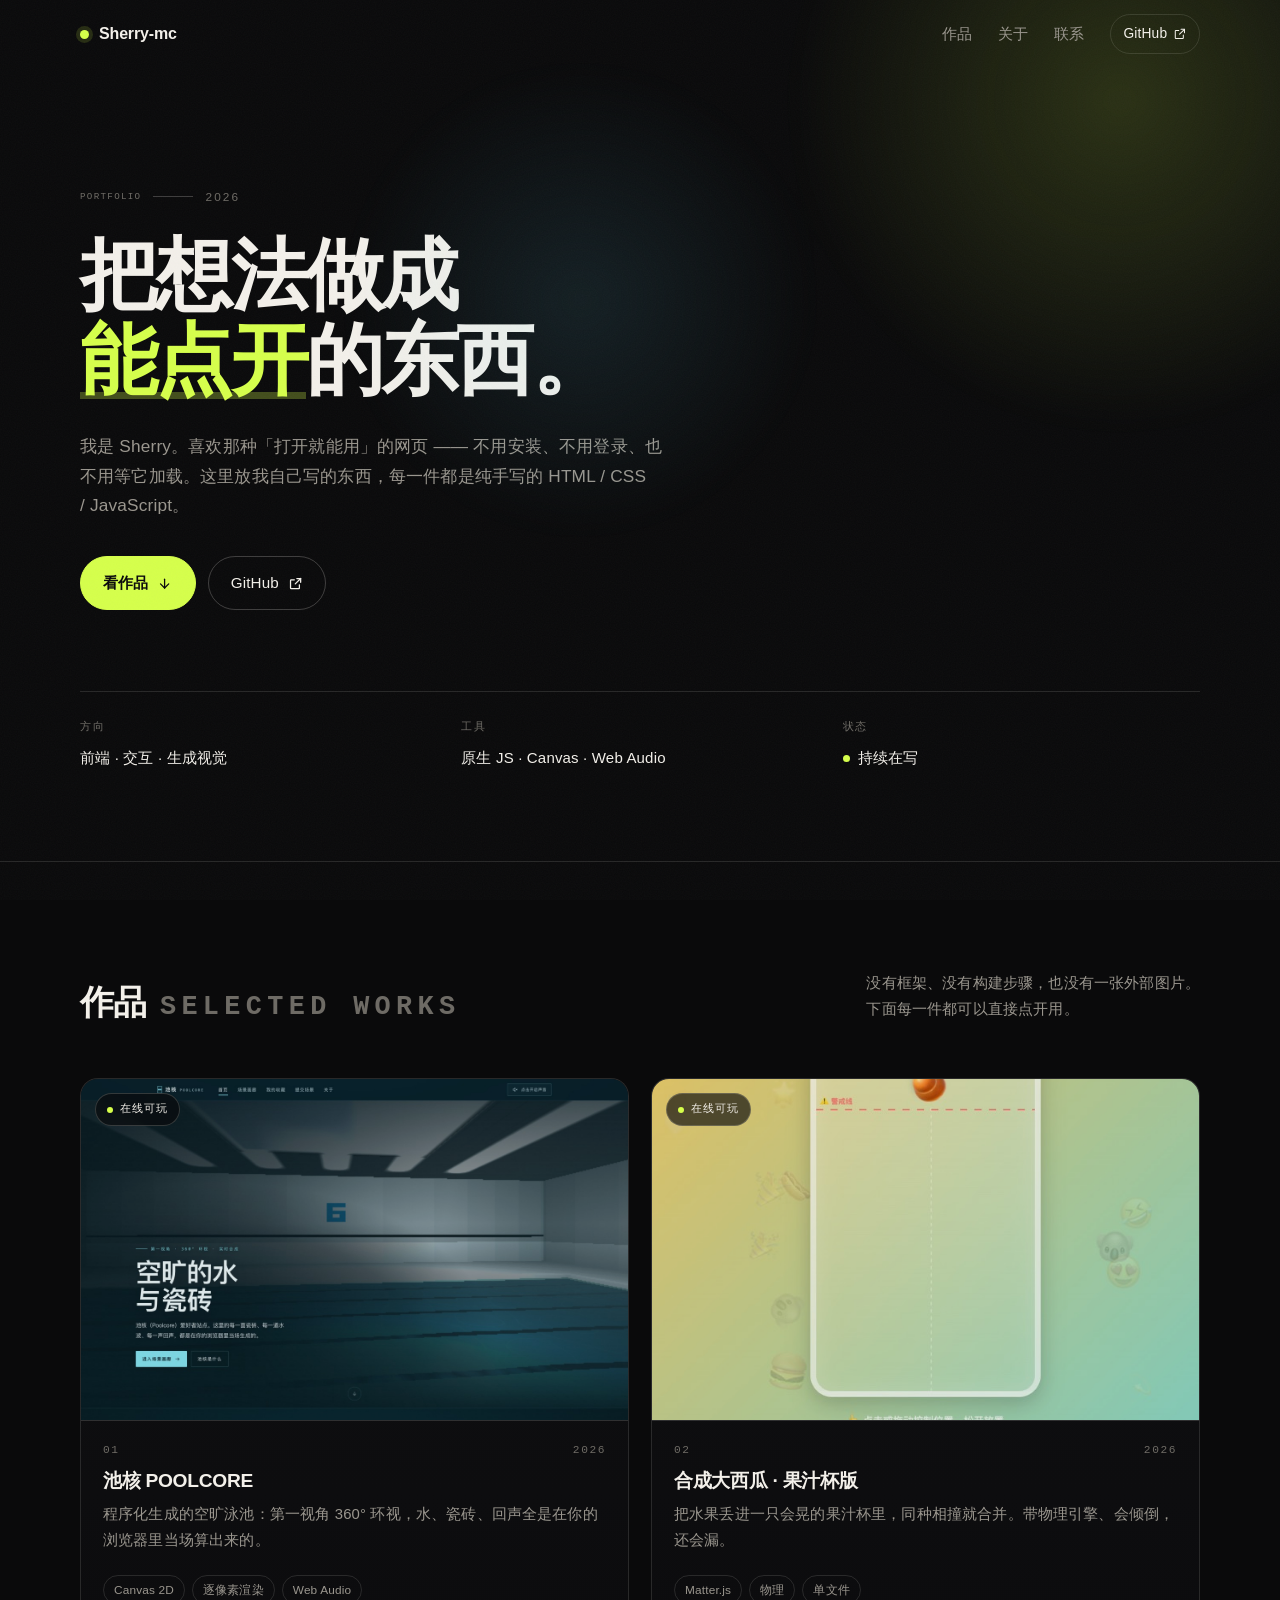
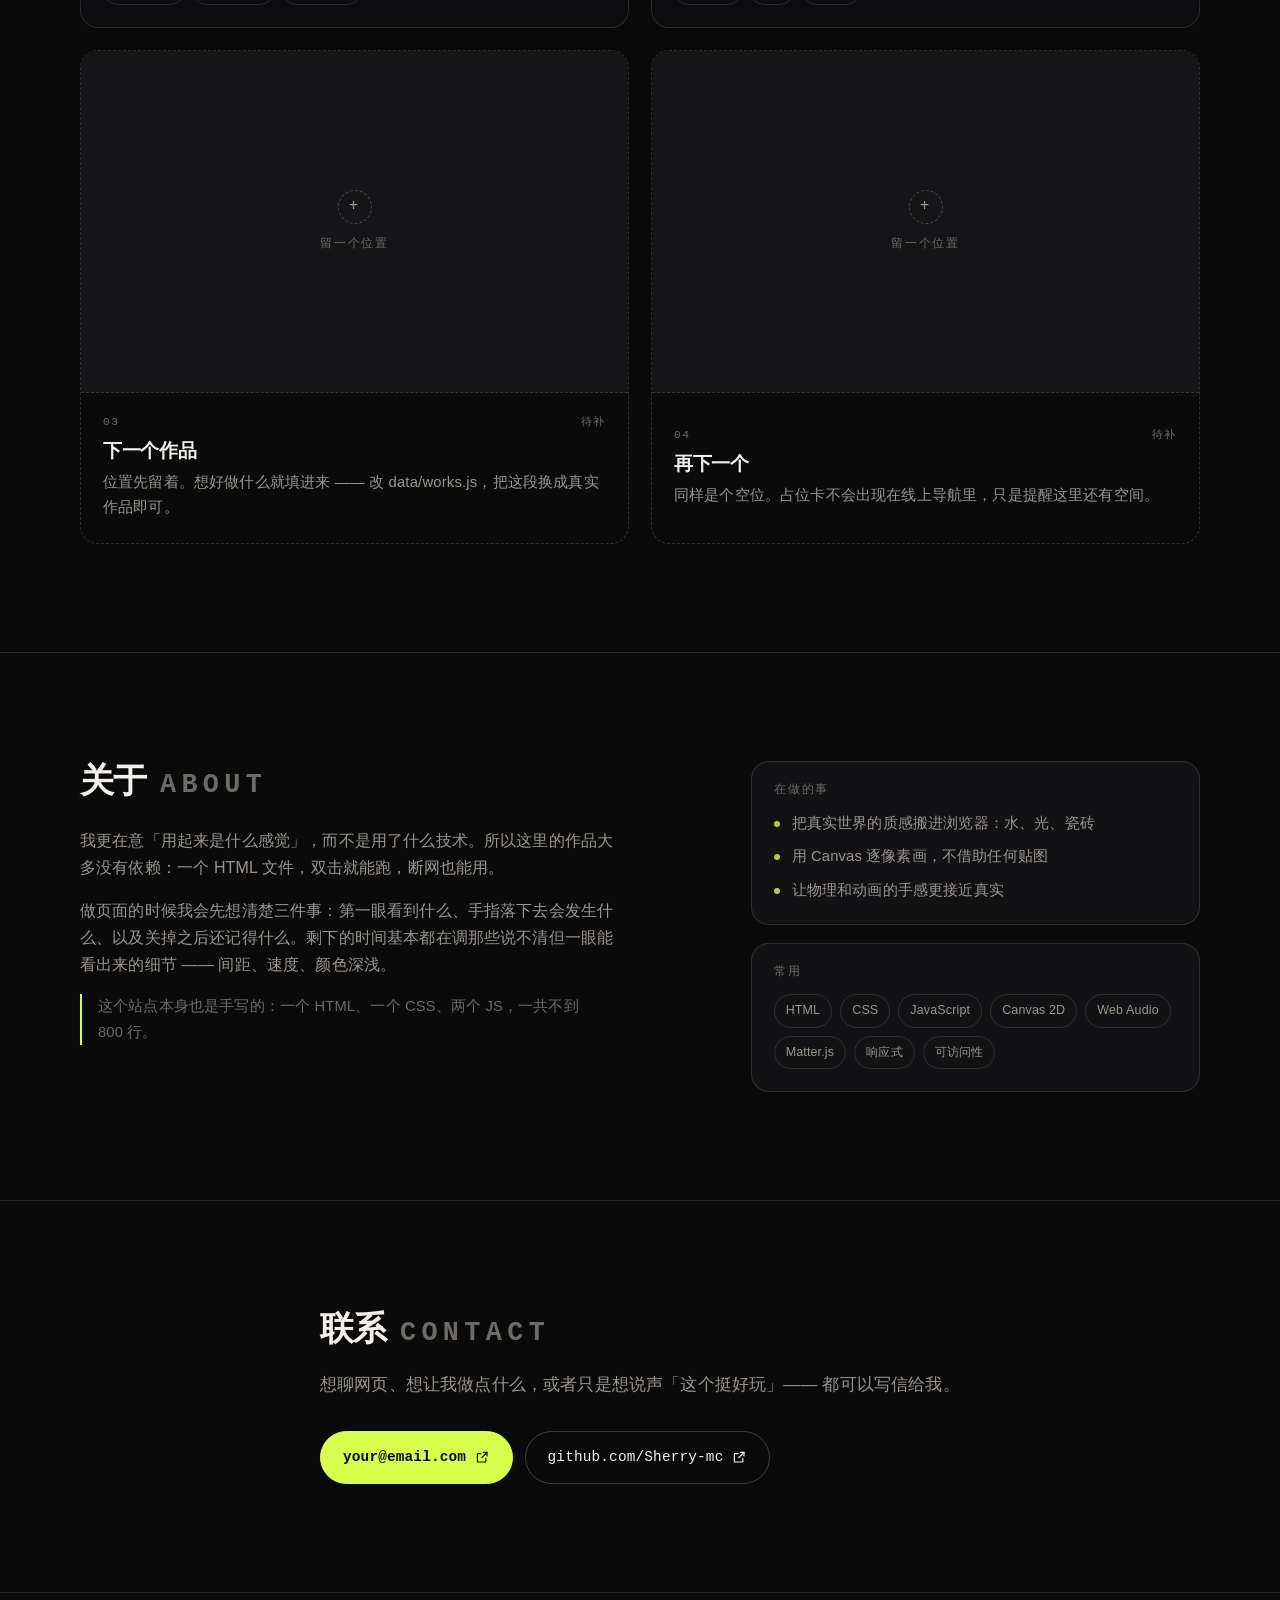
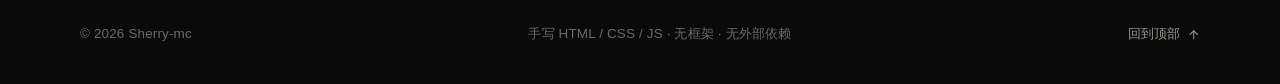
==== index.html @ d779795d "个人网站：首屏 / 作品 / 关于 / 联系" ====
<!DOCTYPE html>
<html lang="zh-CN">
<head>
<meta charset="utf-8">
<meta name="viewport" content="width=device-width,initial-scale=1,viewport-fit=cover">
<meta name="color-scheme" content="dark">
<title>Sherry-mc ｜ 把想法做成能点开的东西</title>
<meta name="description" content="Sherry-mc 的个人网站：手写的网页作品，不装框架、不要构建，点开就是全部。">
<meta name="theme-color" content="#0A0A0B">
<meta property="og:type" content="website">
<meta property="og:title" content="Sherry-mc ｜ 把想法做成能点开的东西">
<meta property="og:description" content="手写的网页作品：池核 POOLCORE、合成大西瓜……点开就能用。">
<link rel="icon" href="data:image/svg+xml,%3Csvg xmlns='http://www.w3.org/2000/svg' viewBox='0 0 32 32'%3E%3Crect width='32' height='32' rx='7' fill='%230A0A0B'/%3E%3Ctext x='16' y='22.5' font-family='Helvetica,Arial' font-size='17' font-weight='700' fill='%23D6FF4B' text-anchor='middle'%3ES%3C/text%3E%3C/svg%3E">
<link rel="stylesheet" href="css/style.css?v=20261029a">
</head>
<body>

<a class="skip" href="#works">跳到作品</a>

<header class="site-head" id="siteHead">
  <div class="wrap head-inner">
    <a class="brand" href="#top"><span class="brand-mark"></span>Sherry-mc</a>
    <nav class="nav" aria-label="主导航">
      <a href="#works">作品</a>
      <a href="#about">关于</a>
      <a href="#contact">联系</a>
      <a class="nav-ext" href="https://github.com/Sherry-mc" target="_blank" rel="noopener noreferrer">GitHub<svg class="ico" aria-hidden="true"><use href="#i-out"/></svg></a>
    </nav>
  </div>
</header>

<main id="top">

  <!-- ================= 首屏 ================= -->
  <section class="hero">
    <div class="hero-glow" aria-hidden="true"></div>
    <div class="wrap">
      <p class="eyebrow"><span class="mono">PORTFOLIO</span><span class="bar"></span>2026</p>
      <h1 class="hero-title">把想法做成<br><em>能点开</em>的东西。</h1>
      <p class="lede">我是 Sherry。喜欢那种「打开就能用」的网页 —— 不用安装、不用登录、也不用等它加载。这里放我自己写的东西，每一件都是纯手写的 HTML / CSS / JavaScript。</p>
      <div class="hero-actions">
        <a class="btn" href="#works">看作品<svg class="ico" aria-hidden="true"><use href="#i-down"/></svg></a>
        <a class="btn btn-ghost" href="https://github.com/Sherry-mc" target="_blank" rel="noopener noreferrer">GitHub<svg class="ico" aria-hidden="true"><use href="#i-out"/></svg></a>
      </div>
      <dl class="hero-meta">
        <div><dt>方向</dt><dd>前端 · 交互 · 生成视觉</dd></div>
        <div><dt>工具</dt><dd>原生 JS · Canvas · Web Audio</dd></div>
        <div><dt>状态</dt><dd><i class="dot" aria-hidden="true"></i>持续在写</dd></div>
      </dl>
    </div>
  </section>

  <!-- ================= 作品 ================= -->
  <section class="works" id="works">
    <div class="wrap">
      <div class="sec-head">
        <h2 class="sec-title">作品<span class="sec-en mono">SELECTED WORKS</span></h2>
        <p class="sec-note">
          没有框架、没有构建步骤，也没有一张外部图片。<br>
          下面每一件都可以直接点开用。
        </p>
      </div>
      <div class="grid" id="workGrid"></div>
    </div>
  </section>

  <!-- ================= 关于 ================= -->
  <section class="about" id="about">
    <div class="wrap about-grid">
      <div class="about-main">
        <h2 class="sec-title">关于<span class="sec-en mono">ABOUT</span></h2>
        <p>我更在意「用起来是什么感觉」，而不是用了什么技术。所以这里的作品大多没有依赖：一个 HTML 文件，双击就能跑，断网也能用。</p>
        <p>做页面的时候我会先想清楚三件事：第一眼看到什么、手指落下去会发生什么、以及关掉之后还记得什么。剩下的时间基本都在调那些说不清但一眼能看出来的细节 —— 间距、速度、颜色深浅。</p>
        <p class="about-tip">这个站点本身也是手写的：一个 HTML、一个 CSS、两个 JS，一共不到 800 行。</p>
      </div>
      <aside class="about-side">
        <div class="panel">
          <h3>在做的事</h3>
          <ul class="ticks">
            <li>把真实世界的质感搬进浏览器：水、光、瓷砖</li>
            <li>用 Canvas 逐像素画，不借助任何贴图</li>
            <li>让物理和动画的手感更接近真实</li>
          </ul>
        </div>
        <div class="panel">
          <h3>常用</h3>
          <ul class="chips">
            <li>HTML</li><li>CSS</li><li>JavaScript</li><li>Canvas 2D</li>
            <li>Web Audio</li><li>Matter.js</li><li>响应式</li><li>可访问性</li>
          </ul>
        </div>
      </aside>
    </div>
  </section>

  <!-- ================= 联系 ================= -->
  <section class="contact" id="contact">
    <div class="wrap contact-inner">
      <h2 class="sec-title">联系<span class="sec-en mono">CONTACT</span></h2>
      <p class="contact-lede">想聊网页、想让我做点什么，或者只是想说声「这个挺好玩」—— 都可以写信给我。</p>

      <div class="contact-actions">
        <!-- 待填：把下面的邮箱换成你自己的 -->
        <a class="btn" href="mailto:your@email.com">your@email.com<svg class="ico" aria-hidden="true"><use href="#i-out"/></svg></a>
        <a class="btn btn-ghost" href="https://github.com/Sherry-mc" target="_blank" rel="noopener noreferrer">github.com/Sherry-mc<svg class="ico" aria-hidden="true"><use href="#i-out"/></svg></a>
      </div>
    </div>
  </section>

</main>

<footer class="site-foot">
  <div class="wrap foot-inner">
    <p>© <span id="year">2026</span> Sherry-mc</p>
    <p class="foot-note">手写 HTML / CSS / JS · 无框架 · 无外部依赖</p>
    <a href="#top" class="to-top">回到顶部<svg class="ico" aria-hidden="true"><use href="#i-up"/></svg></a>
  </div>
</footer>

<!-- 图标精灵 -->
<svg class="sprite" aria-hidden="true" focusable="false" xmlns="http://www.w3.org/2000/svg">
  <symbol id="i-out" viewBox="0 0 24 24"><path d="M14 4h6v6"/><path d="M20 4l-8.5 8.5"/><path d="M18 14v5a1 1 0 0 1-1 1H5a1 1 0 0 1-1-1V7a1 1 0 0 1 1-1h5"/></symbol>
  <symbol id="i-down" viewBox="0 0 24 24"><path d="M12 5v14"/><path d="M5.5 12.5L12 19l6.5-6.5"/></symbol>
  <symbol id="i-up" viewBox="0 0 24 24"><path d="M12 19V5"/><path d="M5.5 11.5L12 5l6.5 6.5"/></symbol>
  <symbol id="i-arrow" viewBox="0 0 24 24"><path d="M5 12h14"/><path d="M13 6l6 6-6 6"/></symbol>
</svg>

<script src="data/works.js?v=20261029a"></script>
<script src="js/main.js?v=20261029a"></script>
</body>
</html>
---- css/style.css ----
/* ==========================================================================
   Sherry-mc · 个人网站
   --------------------------------------------------------------------------
   一、变量与基础          二、页头          三、首屏
   四、作品                五、关于          六、联系与页脚
   七、动效与响应式
   约定：整站零外部依赖（字体用系统栈、图标用 SVG sprite、封面是本地 jpg）
   ========================================================================== */

/* ---------------- 一、变量与基础 ---------------- */

:root {
  --bg: #0A0A0B;
  --bg-soft: #121214;
  --bg-card: #101012;
  --ink: #F3F0EA;
  --muted: #9A968E;
  --dim: #6E6B65;
  --line: rgba(243, 240, 234, 0.12);
  --line-strong: rgba(243, 240, 234, 0.22);
  --accent: #D6FF4B;
  --accent-ink: #0A0A0B;
  --radius: 18px;
  --wrap: 1120px;
  --ease: cubic-bezier(0.22, 0.61, 0.36, 1);
  --font: "Helvetica Neue", Helvetica, -apple-system, BlinkMacSystemFont,
          "PingFang SC", "Hiragino Sans GB", "Microsoft YaHei", Arial, sans-serif;
  --mono: "SF Mono", ui-monospace, SFMono-Regular, Menlo, Consolas, monospace;
}

* { box-sizing: border-box; }

html {
  scroll-behavior: smooth;
  -webkit-text-size-adjust: 100%;
}

body {
  margin: 0;
  background: var(--bg);
  color: var(--ink);
  font-family: var(--font);
  font-size: 16px;
  line-height: 1.7;
  letter-spacing: 0.01em;
  -webkit-font-smoothing: antialiased;
  overflow-x: hidden;
}

/* 细颗粒：一层极淡的噪点，避免大面积纯色显得「数码味」 */
body::after {
  content: "";
  position: fixed;
  inset: 0;
  pointer-events: none;
  z-index: 1;
  opacity: 0.035;
  background-image: url("data:image/svg+xml,%3Csvg xmlns='http://www.w3.org/2000/svg' width='160' height='160'%3E%3Cfilter id='n'%3E%3CfeTurbulence type='fractalNoise' baseFrequency='0.85' numOctaves='2'/%3E%3C/filter%3E%3Crect width='160' height='160' filter='url(%23n)'/%3E%3C/svg%3E");
}

img { max-width: 100%; display: block; }
a { color: inherit; text-decoration: none; }
h1, h2, h3 { margin: 0; font-weight: 600; letter-spacing: -0.02em; line-height: 1.15; }
p { margin: 0; text-wrap: pretty; }

::selection { background: var(--accent); color: var(--accent-ink); }
ul, dl, dd { margin: 0; padding: 0; }
li { list-style: none; }

.mono { font-family: var(--mono); font-size: 0.78em; letter-spacing: 0.14em; }
.wrap { width: min(100% - 48px, var(--wrap)); margin-inline: auto; }

.sprite { position: absolute; width: 0; height: 0; overflow: hidden; }
.ico {
  width: 1em; height: 1em;
  fill: none;
  stroke: currentColor;
  stroke-width: 1.8;
  stroke-linecap: round;
  stroke-linejoin: round;
  flex: none;
}

.skip {
  position: absolute; left: 50%; top: -60px;
  transform: translateX(-50%);
  padding: 10px 16px;
  background: var(--accent); color: var(--accent-ink);
  border-radius: 8px; font-weight: 600; z-index: 30;
}
.skip:focus { top: 12px; }

:focus-visible {
  outline: 2px solid var(--accent);
  outline-offset: 3px;
  border-radius: 6px;
}

/* ---------------- 二、页头 ---------------- */

.site-head {
  position: fixed; inset: 0 0 auto;
  z-index: 20;
  border-bottom: 1px solid transparent;
  transition: background 0.35s var(--ease), border-color 0.35s var(--ease);
}
.site-head.is-stuck {
  background: rgba(10, 10, 11, 0.78);
  backdrop-filter: saturate(140%) blur(14px);
  -webkit-backdrop-filter: saturate(140%) blur(14px);
  border-bottom-color: var(--line);
}

.head-inner {
  display: flex; align-items: center; justify-content: space-between;
  height: 68px;
}

.brand {
  display: inline-flex; align-items: center; gap: 10px;
  font-weight: 600; letter-spacing: -0.01em;
}
.brand-mark {
  width: 9px; height: 9px; border-radius: 50%;
  background: var(--accent);
  box-shadow: 0 0 0 4px rgba(214, 255, 75, 0.14);
}

.nav { display: flex; align-items: center; gap: 26px; font-size: 0.94rem; }
.nav a { color: var(--muted); transition: color 0.2s; }
.nav a:hover, .nav a:focus-visible { color: var(--ink); }
.nav-ext {
  display: inline-flex; align-items: center; gap: 6px;
  padding: 7px 12px;
  border: 1px solid var(--line);
  border-radius: 999px;
  color: var(--ink) !important;
  font-size: 0.86rem;
}
.nav-ext:hover { border-color: var(--line-strong); background: rgba(255, 255, 255, 0.04); }

/* ---------------- 三、首屏 ---------------- */

.hero {
  position: relative;
  padding: clamp(120px, 20vh, 200px) 0 clamp(64px, 10vh, 96px);
  overflow: hidden;
}

.hero-glow {
  position: absolute;
  width: 760px; height: 760px;
  right: -220px; top: -280px;
  background: radial-gradient(circle at 50% 50%, rgba(214, 255, 75, 0.16), transparent 62%);
  filter: blur(10px);
  pointer-events: none;
}
.hero-glow::after {
  content: "";
  position: absolute;
  width: 520px; height: 520px;
  left: -420px; bottom: -80px;
  background: radial-gradient(circle at 50% 50%, rgba(110, 220, 255, 0.10), transparent 65%);
}

.eyebrow {
  display: inline-flex; align-items: center; gap: 12px;
  color: var(--dim);
  font-size: 0.74rem; letter-spacing: 0.18em;
  margin-bottom: 26px;
}
.eyebrow .bar { width: 40px; height: 1px; background: var(--line-strong); }

.hero-title {
  font-size: clamp(2.5rem, 6.4vw, 4.9rem);
  font-weight: 600;
  letter-spacing: -0.035em;
  line-height: 1.08;
  max-width: 16em;
}
.hero-title em {
  font-style: normal;
  color: var(--accent);
  position: relative;
}
.hero-title em::after {
  content: "";
  position: absolute; left: 0; right: 0; bottom: 0.06em;
  height: 0.09em;
  background: currentColor;
  opacity: 0.28;
}

.lede {
  margin-top: 30px;
  max-width: 34em;
  color: var(--muted);
  font-size: clamp(1rem, 1.35vw, 1.08rem);
}

.hero-actions { display: flex; flex-wrap: wrap; gap: 12px; margin-top: 36px; }

.btn {
  display: inline-flex; align-items: center; gap: 9px;
  padding: 13px 22px;
  border-radius: 999px;
  background: var(--accent); color: var(--accent-ink);
  font-size: 0.95rem; font-weight: 600;
  border: 1px solid var(--accent);
  transition: transform 0.2s var(--ease), background 0.2s, border-color 0.2s, color 0.2s;
}
.btn:hover { transform: translateY(-2px); background: #E2FF7A; border-color: #E2FF7A; }
.btn .ico { stroke-width: 2; }

.btn-ghost {
  background: transparent; color: var(--ink);
  border-color: var(--line-strong);
  font-weight: 500;
}
.btn-ghost:hover { background: rgba(255, 255, 255, 0.05); border-color: rgba(243, 240, 234, 0.4); }

.hero-meta {
  display: grid;
  grid-template-columns: repeat(3, minmax(0, 1fr));
  gap: 24px;
  margin-top: clamp(52px, 9vh, 84px);
  padding-top: 26px;
  border-top: 1px solid var(--line);
}
.hero-meta dt {
  font-family: var(--mono);
  font-size: 0.7rem; letter-spacing: 0.16em;
  color: var(--dim);
  margin-bottom: 8px;
}
.hero-meta dd { font-size: 0.94rem; color: var(--ink); display: flex; align-items: center; gap: 8px; }

.dot {
  width: 7px; height: 7px; border-radius: 50%;
  background: var(--accent);
  animation: pulse 2.6s var(--ease) infinite;
}

@keyframes pulse {
  0%, 100% { opacity: 1; transform: scale(1); }
  50% { opacity: 0.45; transform: scale(0.78); }
}

/* ---------------- 四、作品 ---------------- */

.works, .about, .contact { padding: clamp(72px, 12vh, 130px) 0; scroll-margin-top: 84px; }
.works { border-top: 1px solid var(--line); }

.sec-head {
  display: flex; flex-wrap: wrap; align-items: flex-end;
  justify-content: space-between; gap: 24px;
  margin-bottom: clamp(34px, 5vw, 56px);
}

.sec-title {
  display: flex; align-items: baseline; gap: 14px;
  font-size: clamp(1.55rem, 3vw, 2.15rem);
  letter-spacing: -0.03em;
}
.sec-en { color: var(--dim); letter-spacing: 0.2em; }

.sec-note {
  color: var(--muted);
  font-size: 0.94rem;
  line-height: 1.75;
  max-width: 30em;
}

.grid {
  display: grid;
  grid-template-columns: repeat(2, minmax(0, 1fr));
  gap: 22px;
}

.card {
  position: relative;
  display: flex; flex-direction: column;
  background: linear-gradient(180deg, #101012, #0C0C0E);
  border: 1px solid var(--line);
  border-radius: var(--radius);
  overflow: hidden;
  transition: border-color 0.3s var(--ease), transform 0.3s var(--ease);
}
.card:hover { border-color: var(--line-strong); transform: translateY(-3px); }

.card-media {
  position: relative;
  aspect-ratio: 16 / 10;
  overflow: hidden;
  background: #151517;
  border-bottom: 1px solid var(--line);
}
.card-media img {
  width: 100%; height: 100%;
  object-fit: cover;
  transition: transform 0.7s var(--ease), filter 0.4s;
  filter: saturate(0.96) brightness(0.94);
}
.card:hover .card-media img { transform: scale(1.045); filter: saturate(1) brightness(1); }

.card-flag {
  position: absolute; left: 14px; top: 14px;
  display: inline-flex; align-items: center; gap: 7px;
  padding: 6px 11px;
  border-radius: 999px;
  background: rgba(10, 10, 11, 0.66);
  backdrop-filter: blur(8px);
  -webkit-backdrop-filter: blur(8px);
  border: 1px solid rgba(243, 240, 234, 0.18);
  font-family: var(--mono);
  font-size: 0.68rem; letter-spacing: 0.1em;
  color: var(--ink);
}
.card-flag i {
  width: 6px; height: 6px; border-radius: 50%; background: var(--accent);
}

.card-body {
  display: flex; flex-direction: column; gap: 10px;
  padding: 20px 22px 22px;
  flex: 1;
}

.card-top {
  display: flex; align-items: center; justify-content: space-between;
  font-family: var(--mono);
  font-size: 0.7rem; letter-spacing: 0.14em;
  color: var(--dim);
}

.card-title {
  font-size: 1.2rem;
  letter-spacing: -0.015em;
  display: flex; align-items: center; gap: 8px;
}
.card-title .ico {
  opacity: 0; transform: translateX(-4px);
  transition: opacity 0.25s, transform 0.25s;
  color: var(--accent);
}
.card:hover .card-title .ico { opacity: 1; transform: none; }

.card-desc { color: var(--muted); font-size: 0.93rem; line-height: 1.7; }

.card-tags {
  display: flex; flex-wrap: wrap; gap: 7px;
  margin-top: auto; padding-top: 12px;
}
.card-tags li {
  padding: 4px 10px;
  border: 1px solid var(--line);
  border-radius: 999px;
  font-size: 0.74rem;
  color: var(--muted);
}

/* 整张卡可点：链接铺满，标题的箭头不吃事件 */
.card-hit { position: absolute; inset: 0; z-index: 2; border-radius: var(--radius); }

/* 占位卡 */
.card.is-soon { background: none; border-style: dashed; border-color: rgba(243, 240, 234, 0.16); }
.card.is-soon:hover { transform: none; border-color: rgba(243, 240, 234, 0.24); }
/* 注意别在这里加 align-items:flex-start：那会让 .card-top 收缩成内容宽，
   左右两端（编号 / 待补）就贴在一起了 */
.card.is-soon .card-body { justify-content: center; gap: 8px; }
.card.is-soon .card-media { border-bottom-style: dashed; border-bottom-color: rgba(243, 240, 234, 0.16); }
.soon-mark {
  display: flex; align-items: center; justify-content: center;
  flex-direction: column; gap: 10px;
  height: 100%;
  color: var(--dim);
  font-family: var(--mono);
  font-size: 0.72rem; letter-spacing: 0.16em;
}
.soon-mark .plus {
  width: 34px; height: 34px;
  border: 1px dashed var(--line-strong);
  border-radius: 50%;
  display: grid; place-items: center;
  font-size: 1rem;
  color: var(--muted);
}

/* ---------------- 五、关于 ---------------- */

.about { border-top: 1px solid var(--line); }

.about-grid {
  display: grid;
  grid-template-columns: minmax(0, 1.35fr) minmax(0, 1fr);
  gap: clamp(32px, 5vw, 72px);
}

.about-main .sec-title { margin-bottom: 26px; }
.about-main p { color: var(--muted); max-width: 34em; }
.about-main p + p { margin-top: 16px; }
.about-tip {
  padding-left: 16px;
  border-left: 2px solid var(--accent);
  color: var(--dim) !important;
  font-size: 0.92rem;
}

.about-side { display: grid; gap: 18px; align-content: start; }

.panel {
  padding: 22px;
  border: 1px solid var(--line);
  border-radius: var(--radius);
  background: var(--bg-soft);
}
.panel h3 {
  font-size: 0.76rem;
  font-family: var(--mono);
  letter-spacing: 0.16em;
  color: var(--dim);
  font-weight: 500;
  margin-bottom: 14px;
}

.ticks li {
  position: relative;
  padding-left: 18px;
  color: var(--muted);
  font-size: 0.92rem;
  line-height: 1.6;
}
.ticks li + li { margin-top: 10px; }
.ticks li::before {
  content: "";
  position: absolute; left: 0; top: 0.62em;
  width: 6px; height: 6px;
  border-radius: 50%;
  background: var(--accent);
  opacity: 0.8;
}

.chips { display: flex; flex-wrap: wrap; gap: 8px; }
.chips li {
  padding: 5px 11px;
  border-radius: 999px;
  border: 1px solid var(--line);
  font-size: 0.78rem;
  color: var(--muted);
}

/* ---------------- 六、联系与页脚 ---------------- */

.contact { border-top: 1px solid var(--line); }
.contact-inner { max-width: 640px; }
.contact-lede {
  margin-top: 22px;
  color: var(--muted);
  font-size: clamp(1rem, 1.4vw, 1.06rem);
}
.contact-actions { display: flex; flex-wrap: wrap; gap: 12px; margin-top: 32px; }
.contact-actions .btn { font-family: var(--mono); font-size: 0.9rem; }

.site-foot { border-top: 1px solid var(--line); padding: 30px 0 40px; }
.foot-inner {
  display: flex; flex-wrap: wrap; align-items: center; justify-content: space-between;
  gap: 14px;
  color: var(--dim);
  font-size: 0.84rem;
}
.foot-note { color: var(--dim); }
.to-top { display: inline-flex; align-items: center; gap: 6px; color: var(--muted); transition: color 0.2s; }
.to-top:hover { color: var(--ink); }

/* ---------------- 七、动效与响应式 ---------------- */

.reveal { opacity: 0; transform: translateY(20px); }
.reveal.is-in {
  opacity: 1; transform: none;
  transition: opacity 0.75s var(--ease), transform 0.75s var(--ease);
}

@media (max-width: 860px) {
  .grid { grid-template-columns: minmax(0, 1fr); }
  .about-grid { grid-template-columns: minmax(0, 1fr); }
  .hero-meta { grid-template-columns: minmax(0, 1fr); gap: 18px; }
  .hero-meta div { display: flex; align-items: baseline; gap: 12px; }
  .hero-meta dt { margin-bottom: 0; width: 4em; flex: none; }
  .card:hover { transform: none; }
}

@media (max-width: 620px) {
  .wrap { width: min(100% - 32px, var(--wrap)); }
  .head-inner { height: 60px; }
  .nav { gap: 16px; font-size: 0.88rem; }
  .nav a[href="#about"] { display: none; }
  .nav-ext { padding: 6px 10px; }
  .hero { padding-top: clamp(96px, 16vh, 140px); }
  .sec-head { gap: 14px; }
  .btn { padding: 12px 18px; font-size: 0.9rem; }
  .card-body { padding: 18px; }
}

@media (prefers-reduced-motion: reduce) {
  html { scroll-behavior: auto; }
  *, *::before, *::after {
    animation-duration: 0.001ms !important;
    animation-iteration-count: 1 !important;
    transition-duration: 0.001ms !important;
  }
  .reveal { opacity: 1; transform: none; }
}
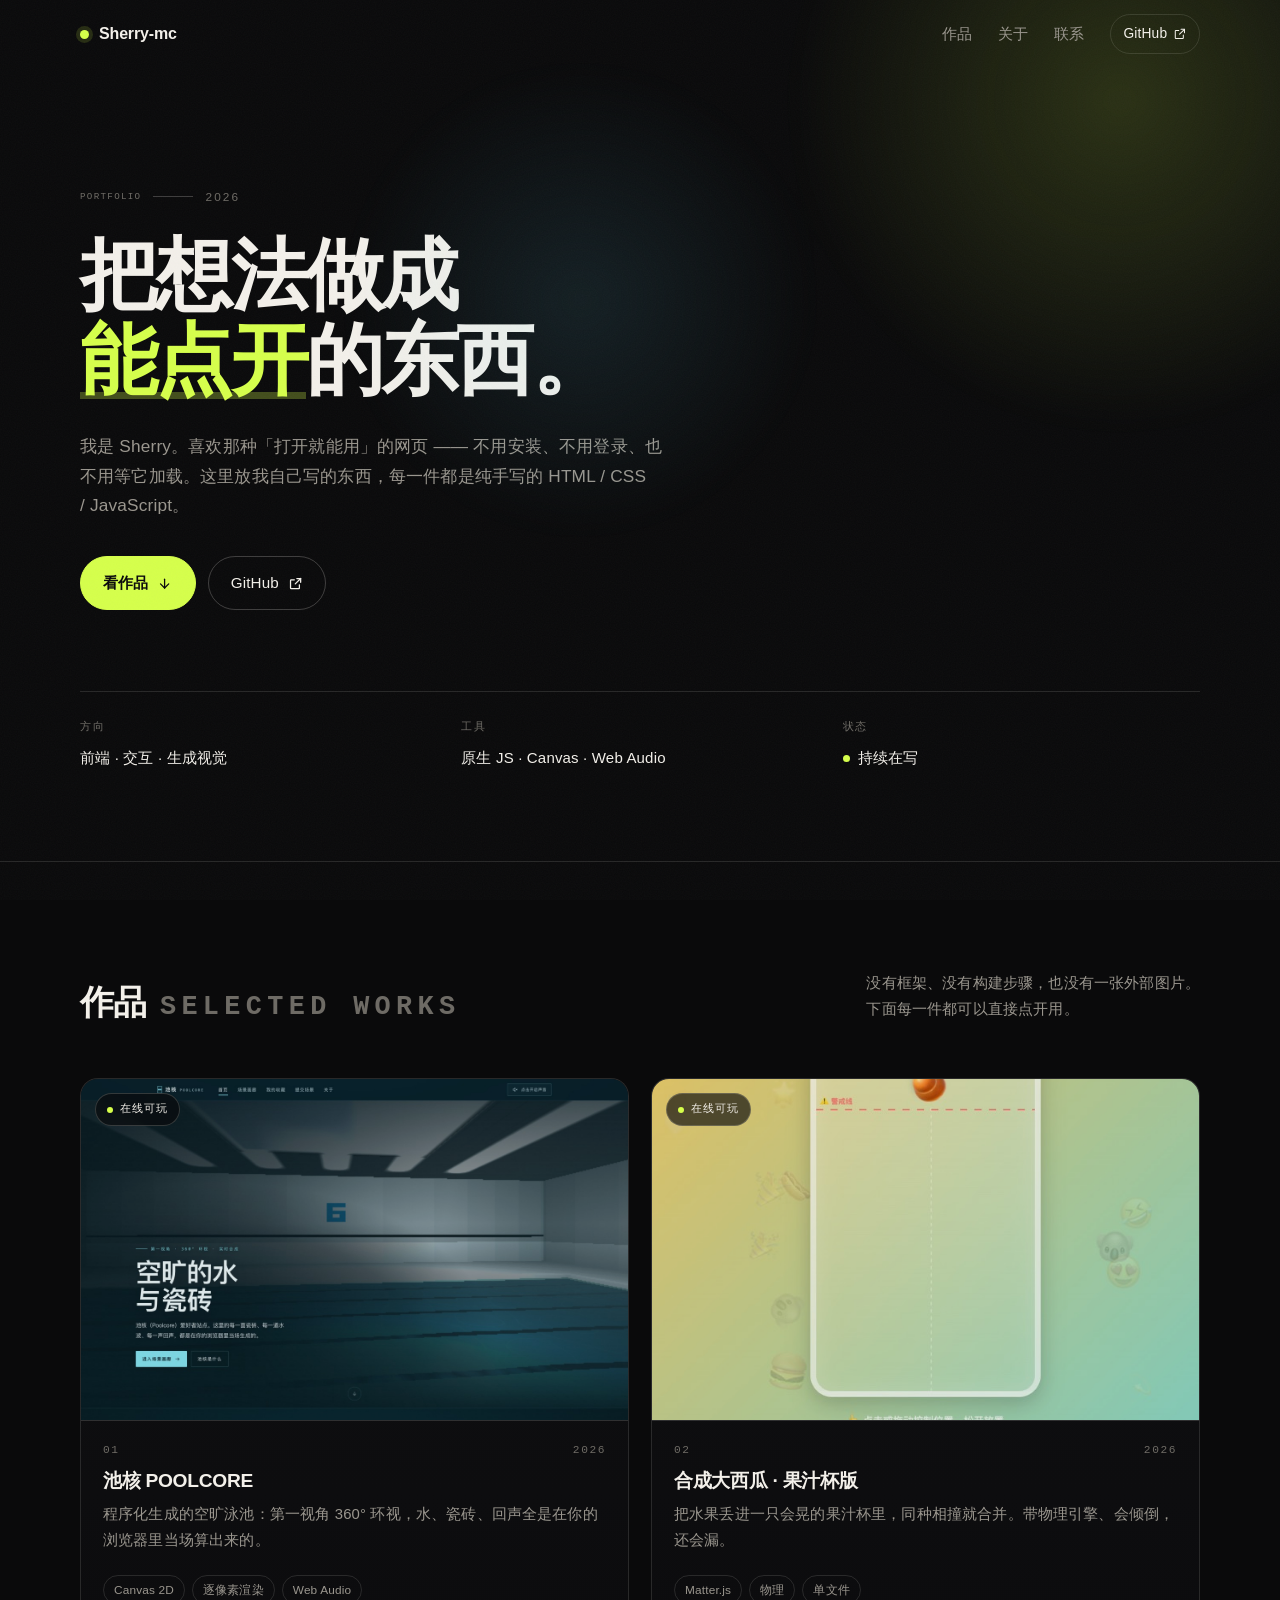
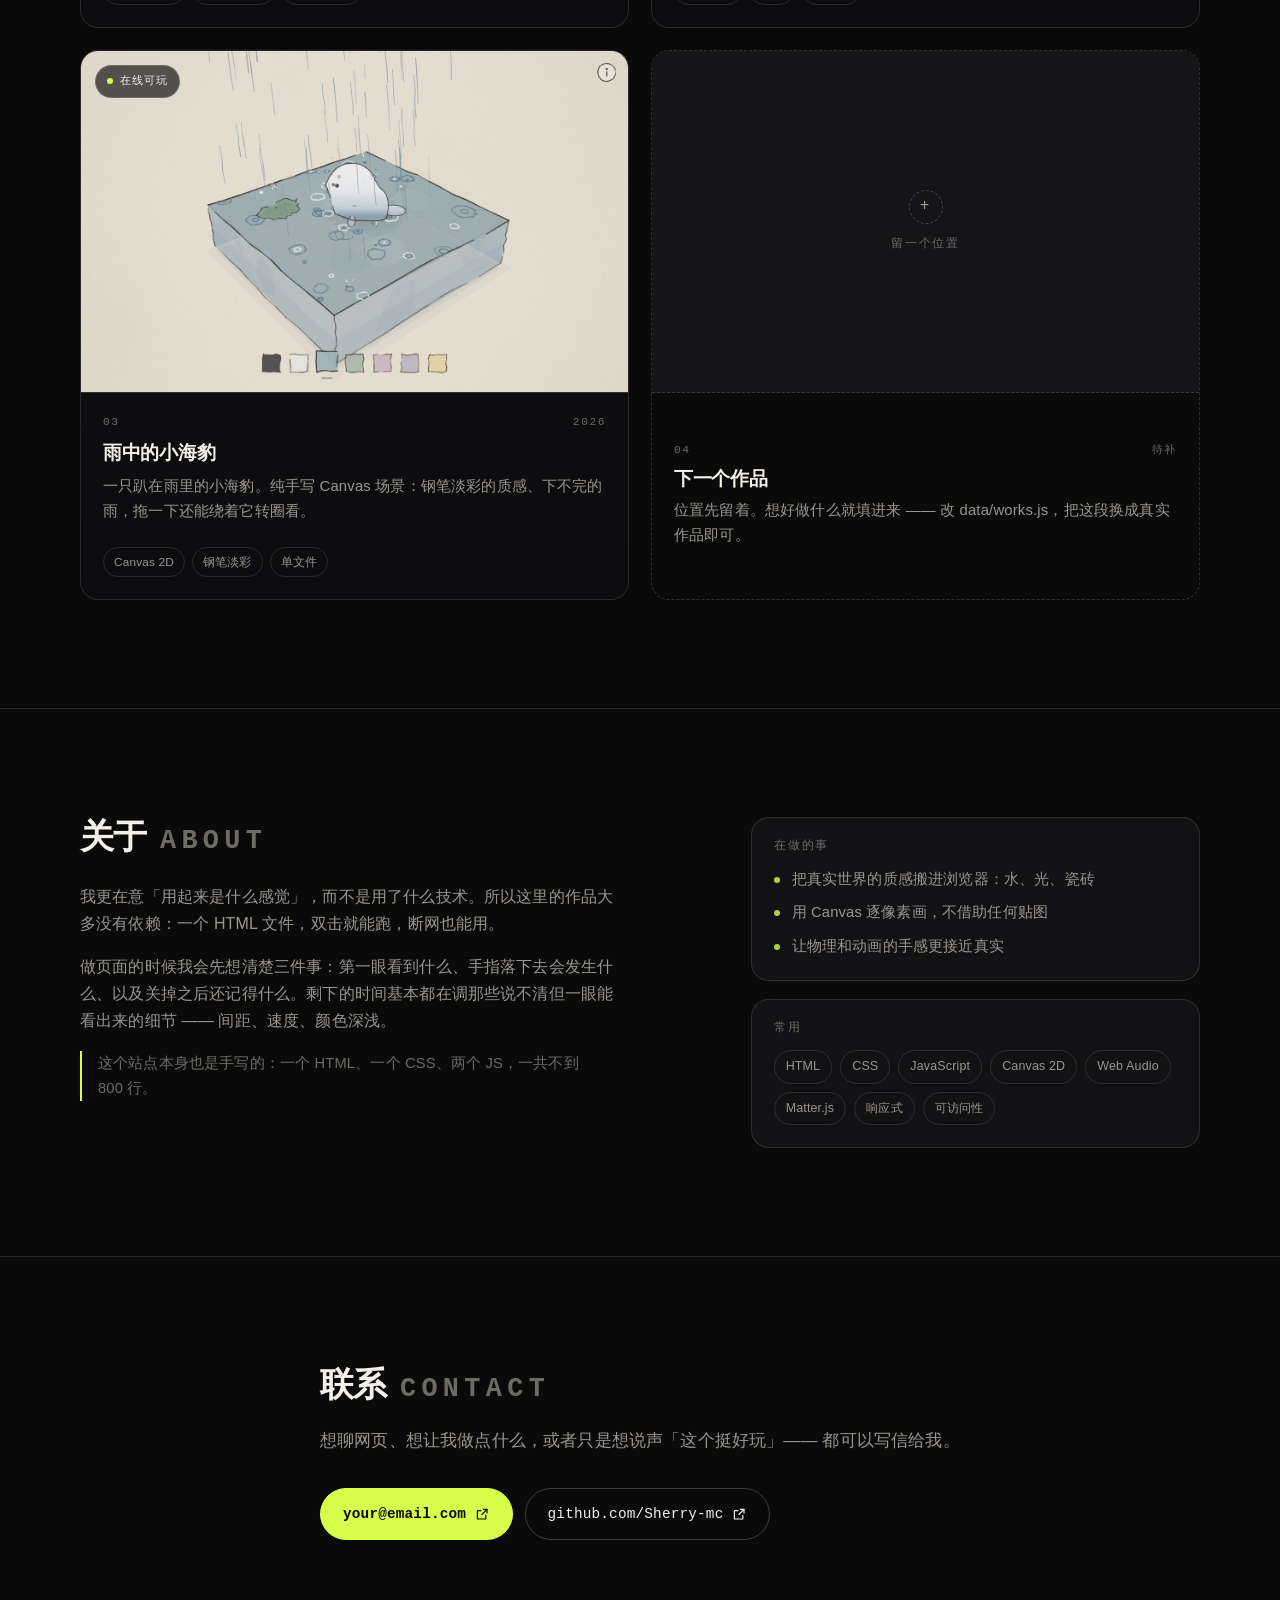
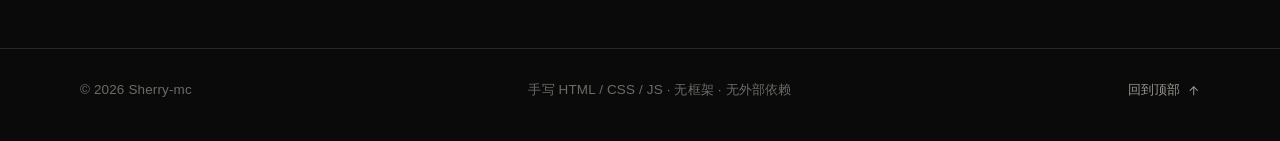
==== commit 8d342cae: "作品：加入「雨中的小海豹」，占位卡收成一张" ====
--- a/index.html
+++ b/index.html
@@ -125,7 +125,7 @@
   <symbol id="i-arrow" viewBox="0 0 24 24"><path d="M5 12h14"/><path d="M13 6l6 6-6 6"/></symbol>
 </svg>
 
-<script src="data/works.js?v=20261029a"></script>
+<script src="data/works.js?v=20261029b"></script>
 <script src="js/main.js?v=20261029a"></script>
 </body>
 </html>
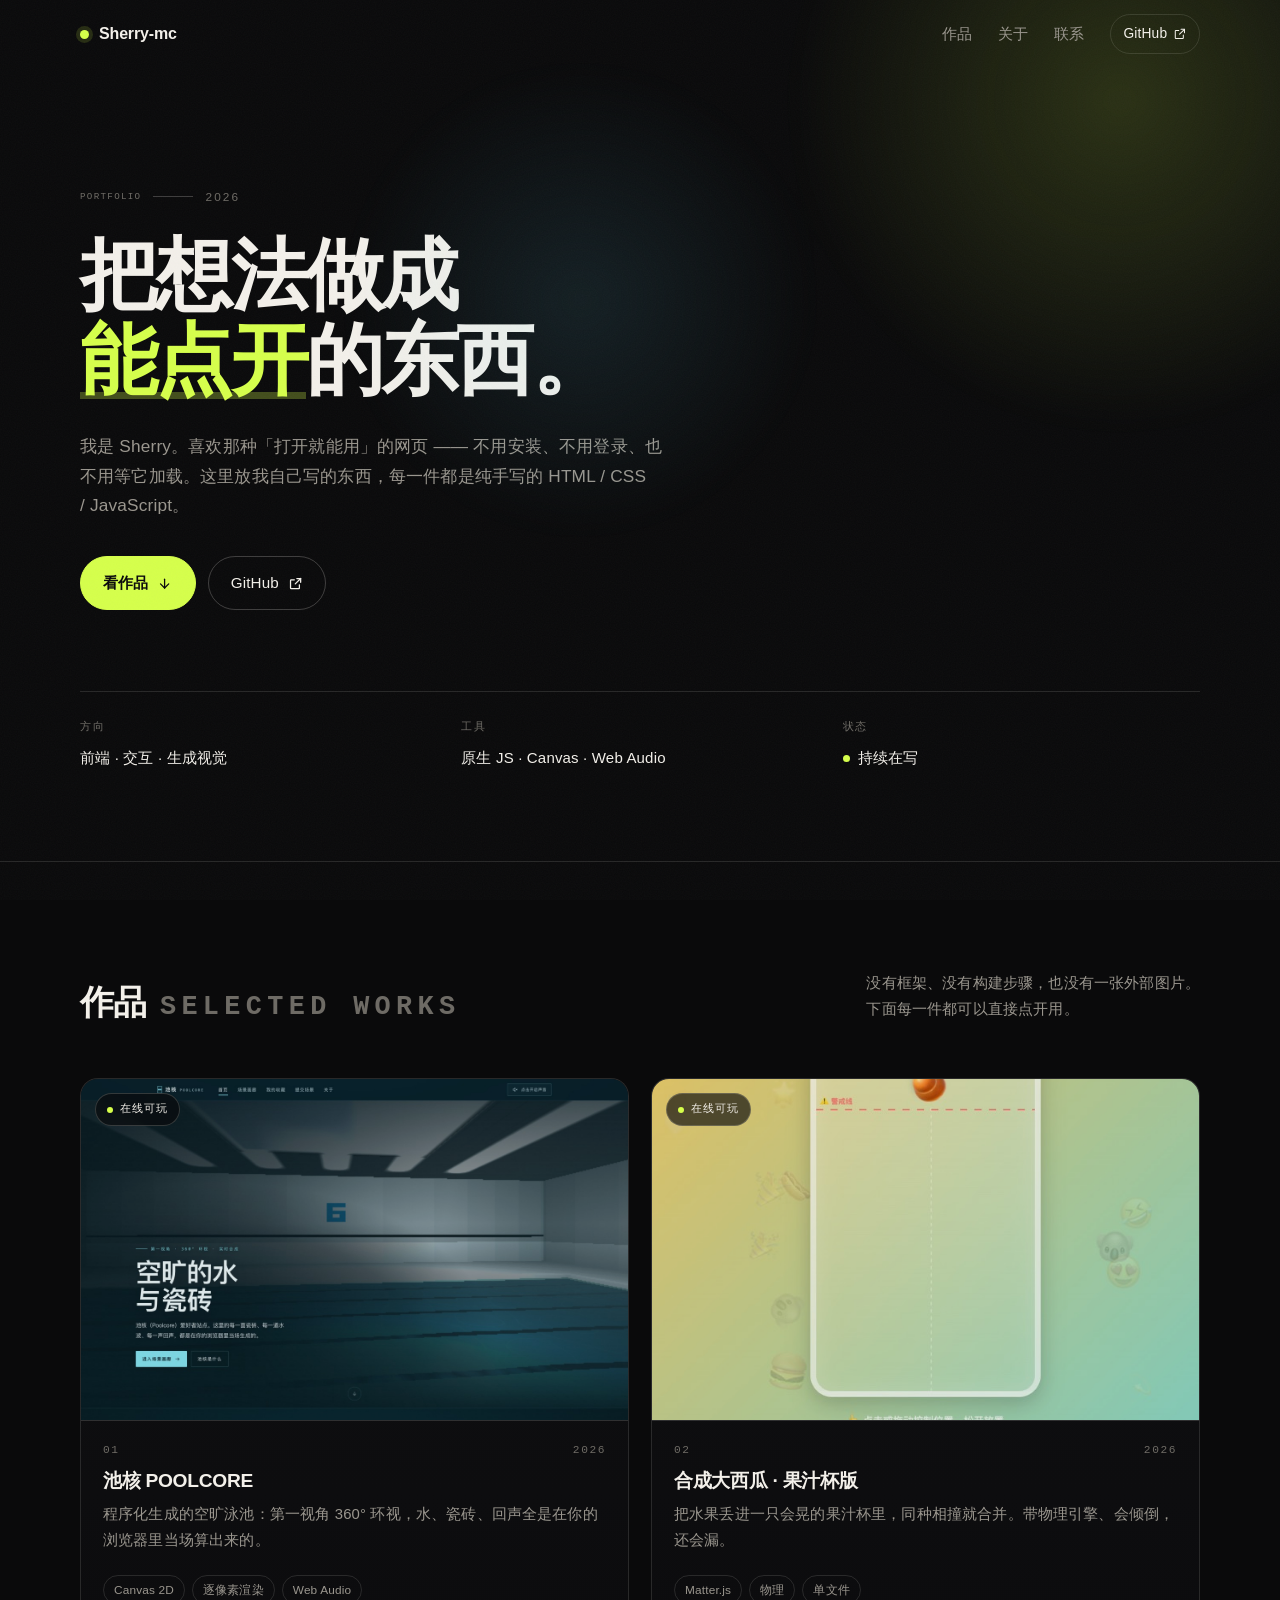
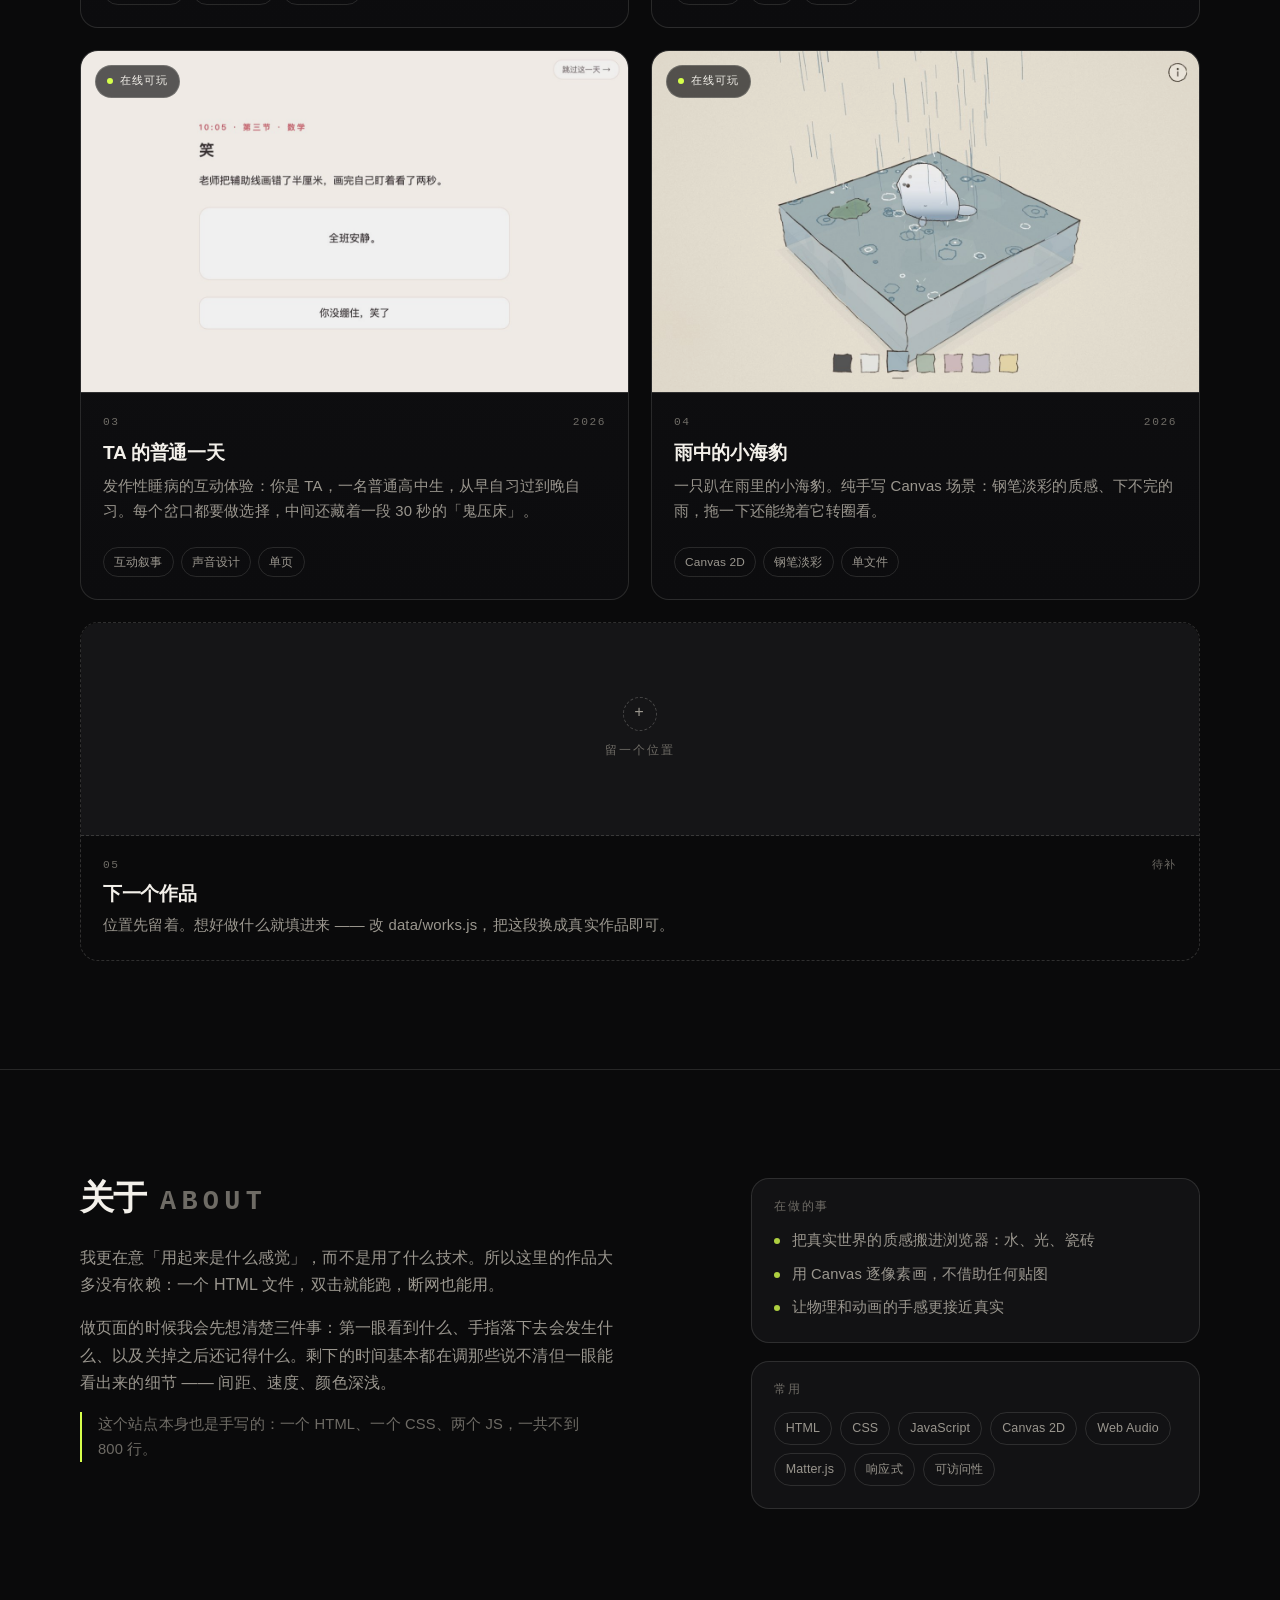
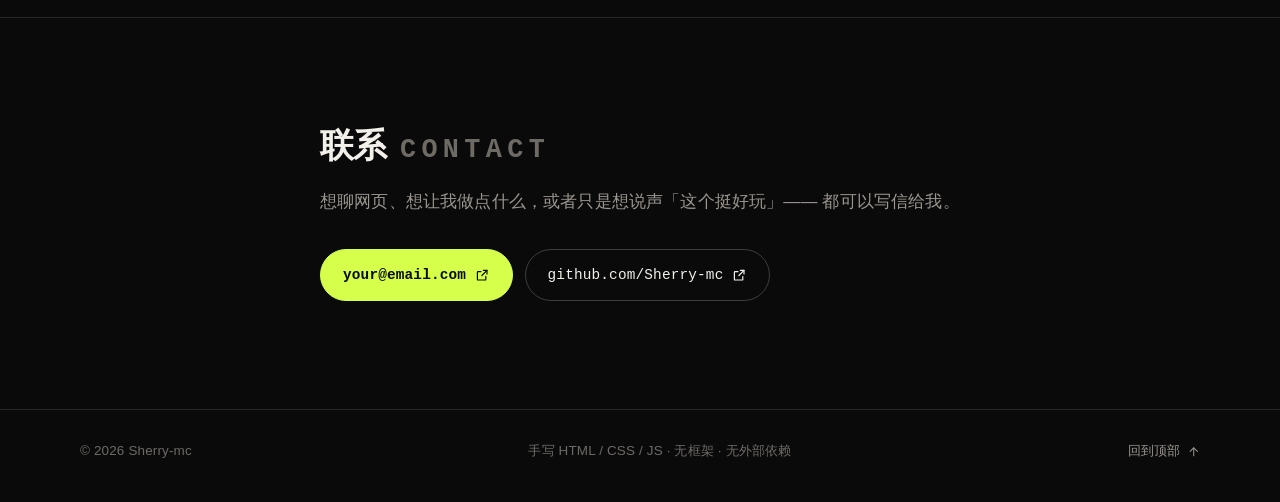
==== commit 7b6f42f9: "作品：加入「TA 的普通一天」（发作性睡病互动体验）+ 奇数时占位卡横跨两列" ====
--- a/index.html
+++ b/index.html
@@ -11,7 +11,7 @@
 <meta property="og:title" content="Sherry-mc ｜ 把想法做成能点开的东西">
 <meta property="og:description" content="手写的网页作品：池核 POOLCORE、合成大西瓜……点开就能用。">
 <link rel="icon" href="data:image/svg+xml,%3Csvg xmlns='http://www.w3.org/2000/svg' viewBox='0 0 32 32'%3E%3Crect width='32' height='32' rx='7' fill='%230A0A0B'/%3E%3Ctext x='16' y='22.5' font-family='Helvetica,Arial' font-size='17' font-weight='700' fill='%23D6FF4B' text-anchor='middle'%3ES%3C/text%3E%3C/svg%3E">
-<link rel="stylesheet" href="css/style.css?v=20261029a">
+<link rel="stylesheet" href="css/style.css?v=20261030a">
 </head>
 <body>
 
@@ -125,7 +125,7 @@
   <symbol id="i-arrow" viewBox="0 0 24 24"><path d="M5 12h14"/><path d="M13 6l6 6-6 6"/></symbol>
 </svg>
 
-<script src="data/works.js?v=20261029b"></script>
-<script src="js/main.js?v=20261029a"></script>
+<script src="data/works.js?v=20261030a"></script>
+<script src="js/main.js?v=20261030a"></script>
 </body>
 </html>
--- a/css/style.css
+++ b/css/style.css
@@ -369,6 +369,10 @@
    左右两端（编号 / 待补）就贴在一起了 */
 .card.is-soon .card-body { justify-content: center; gap: 8px; }
 .card.is-soon .card-media { border-bottom-style: dashed; border-bottom-color: rgba(243, 240, 234, 0.16); }
+/* 作品数为奇数时，最后那张占位卡横跨两列（main.js 会挂上 is-wide），
+   免得单开半行、右边空一大块 */
+.card.is-wide { grid-column: 1 / -1; }
+.card.is-wide .card-media { aspect-ratio: 21 / 4; }
 .soon-mark {
   display: flex; align-items: center; justify-content: center;
   flex-direction: column; gap: 10px;
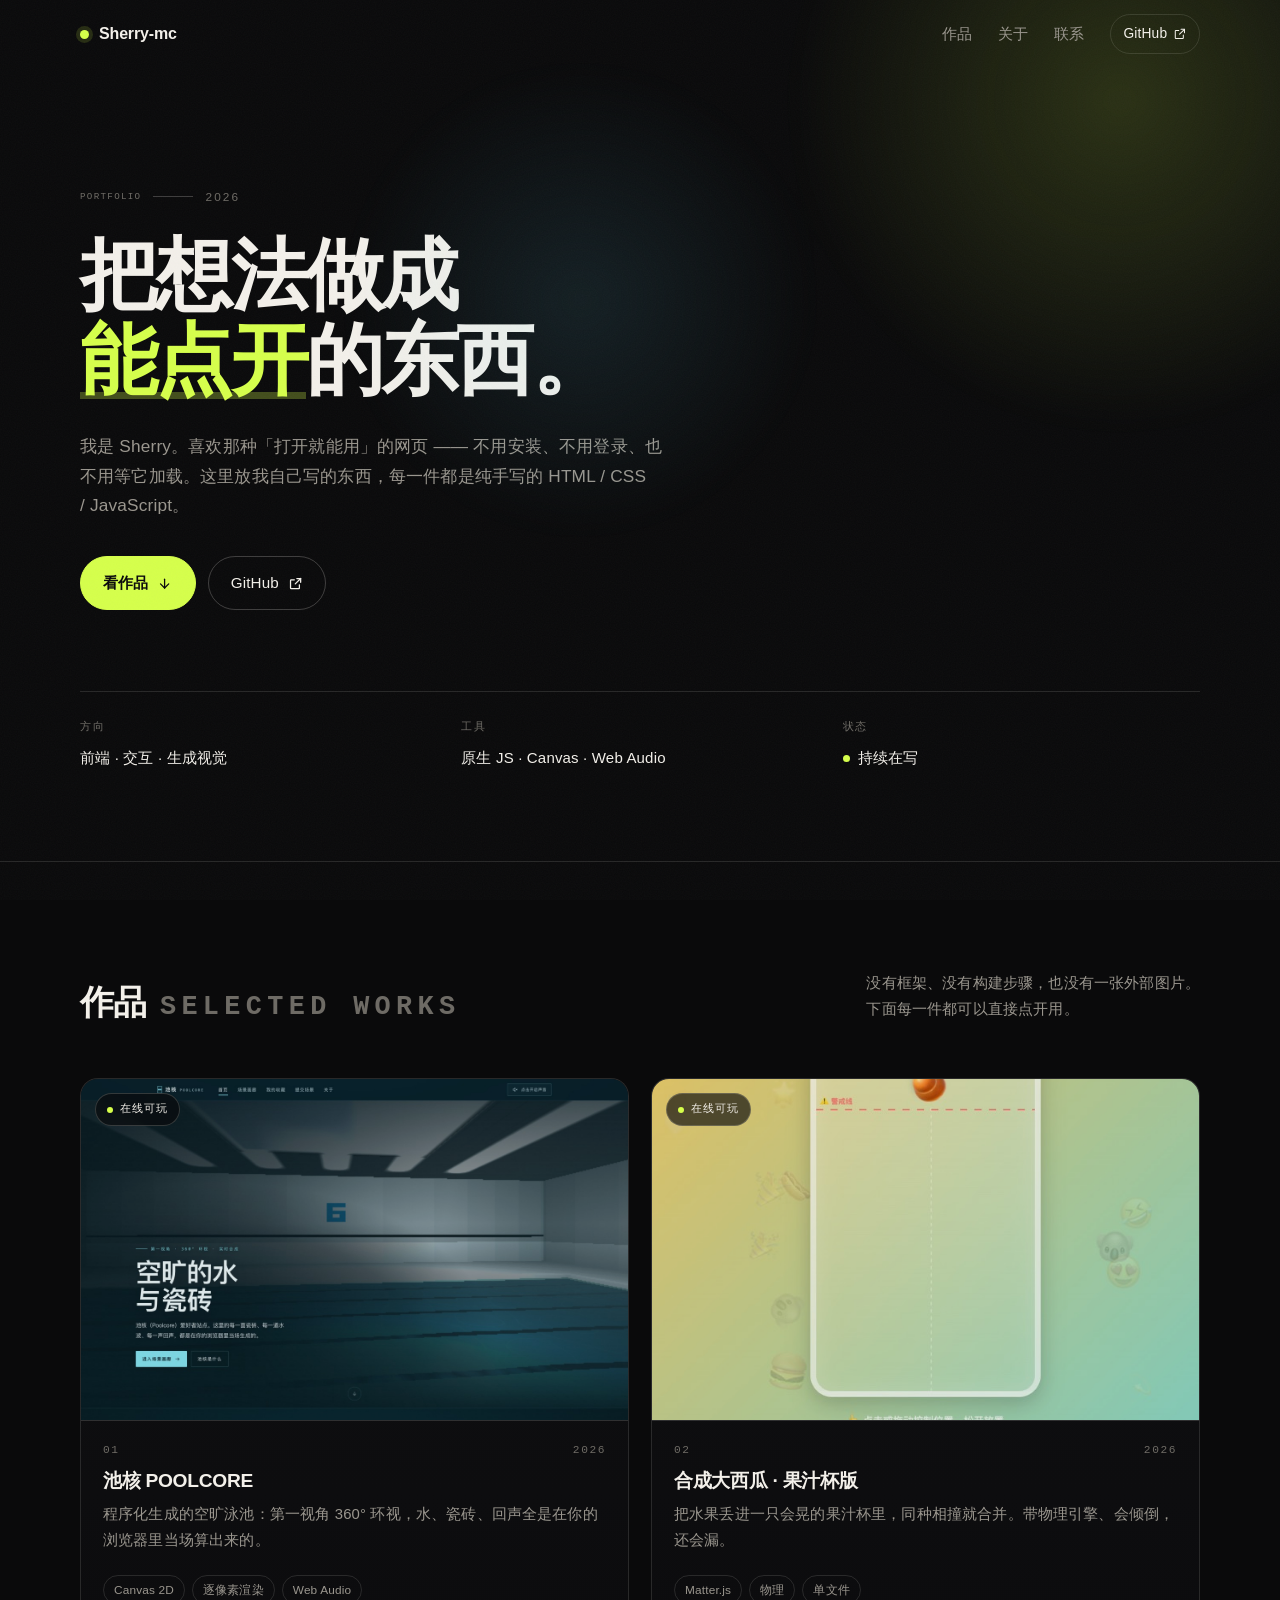
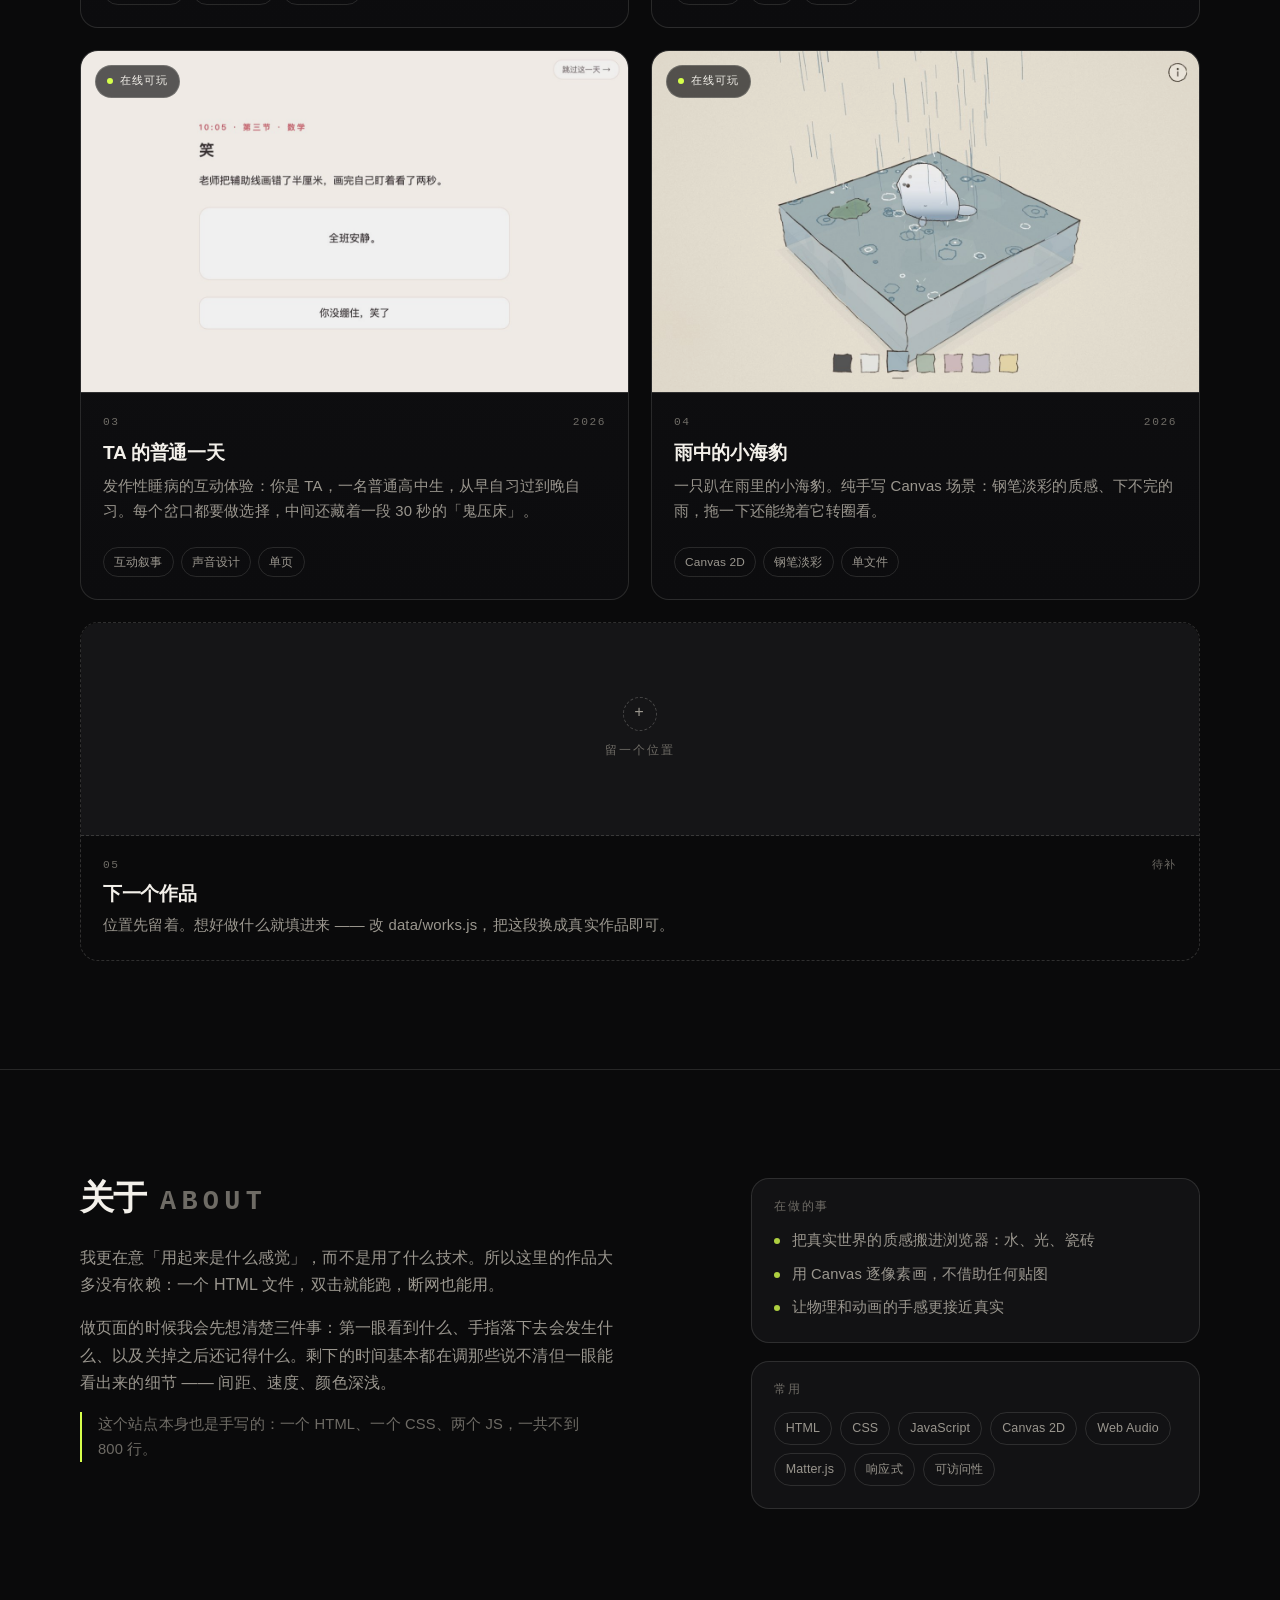
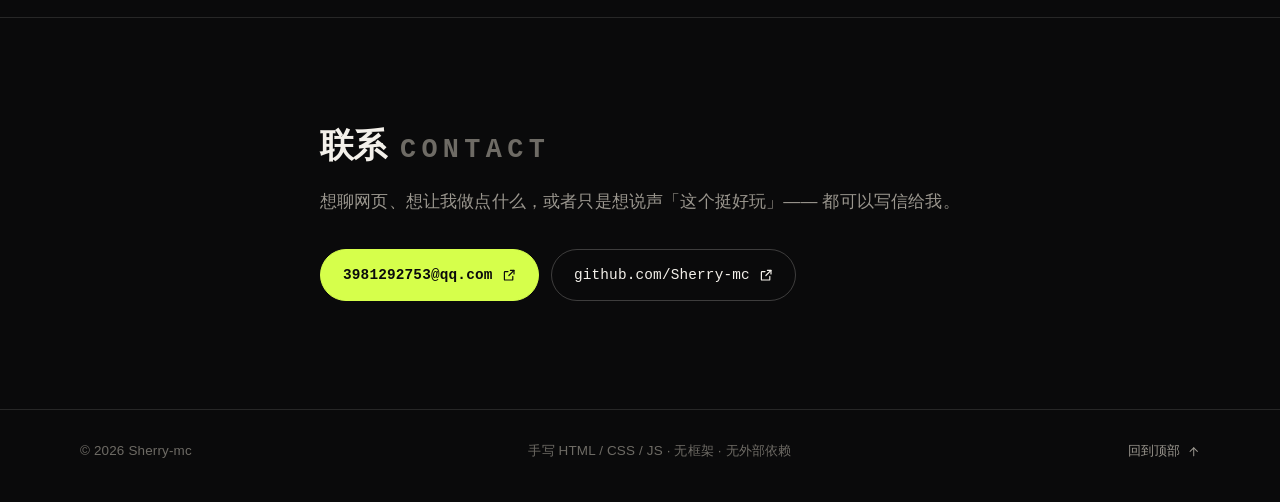
==== commit 75dcd5d4: "联系邮箱换成真实地址" ====
--- a/index.html
+++ b/index.html
@@ -100,8 +100,7 @@
       <p class="contact-lede">想聊网页、想让我做点什么，或者只是想说声「这个挺好玩」—— 都可以写信给我。</p>
 
       <div class="contact-actions">
-        <!-- 待填：把下面的邮箱换成你自己的 -->
-        <a class="btn" href="mailto:your@email.com">your@email.com<svg class="ico" aria-hidden="true"><use href="#i-out"/></svg></a>
+        <a class="btn" href="mailto:3981292753@qq.com">3981292753@qq.com<svg class="ico" aria-hidden="true"><use href="#i-out"/></svg></a>
         <a class="btn btn-ghost" href="https://github.com/Sherry-mc" target="_blank" rel="noopener noreferrer">github.com/Sherry-mc<svg class="ico" aria-hidden="true"><use href="#i-out"/></svg></a>
       </div>
     </div>
@@ -125,7 +124,7 @@
   <symbol id="i-arrow" viewBox="0 0 24 24"><path d="M5 12h14"/><path d="M13 6l6 6-6 6"/></symbol>
 </svg>
 
-<script src="data/works.js?v=20261030a"></script>
+<script src="data/works.js?v=20261030b"></script>
 <script src="js/main.js?v=20261030a"></script>
 </body>
 </html>
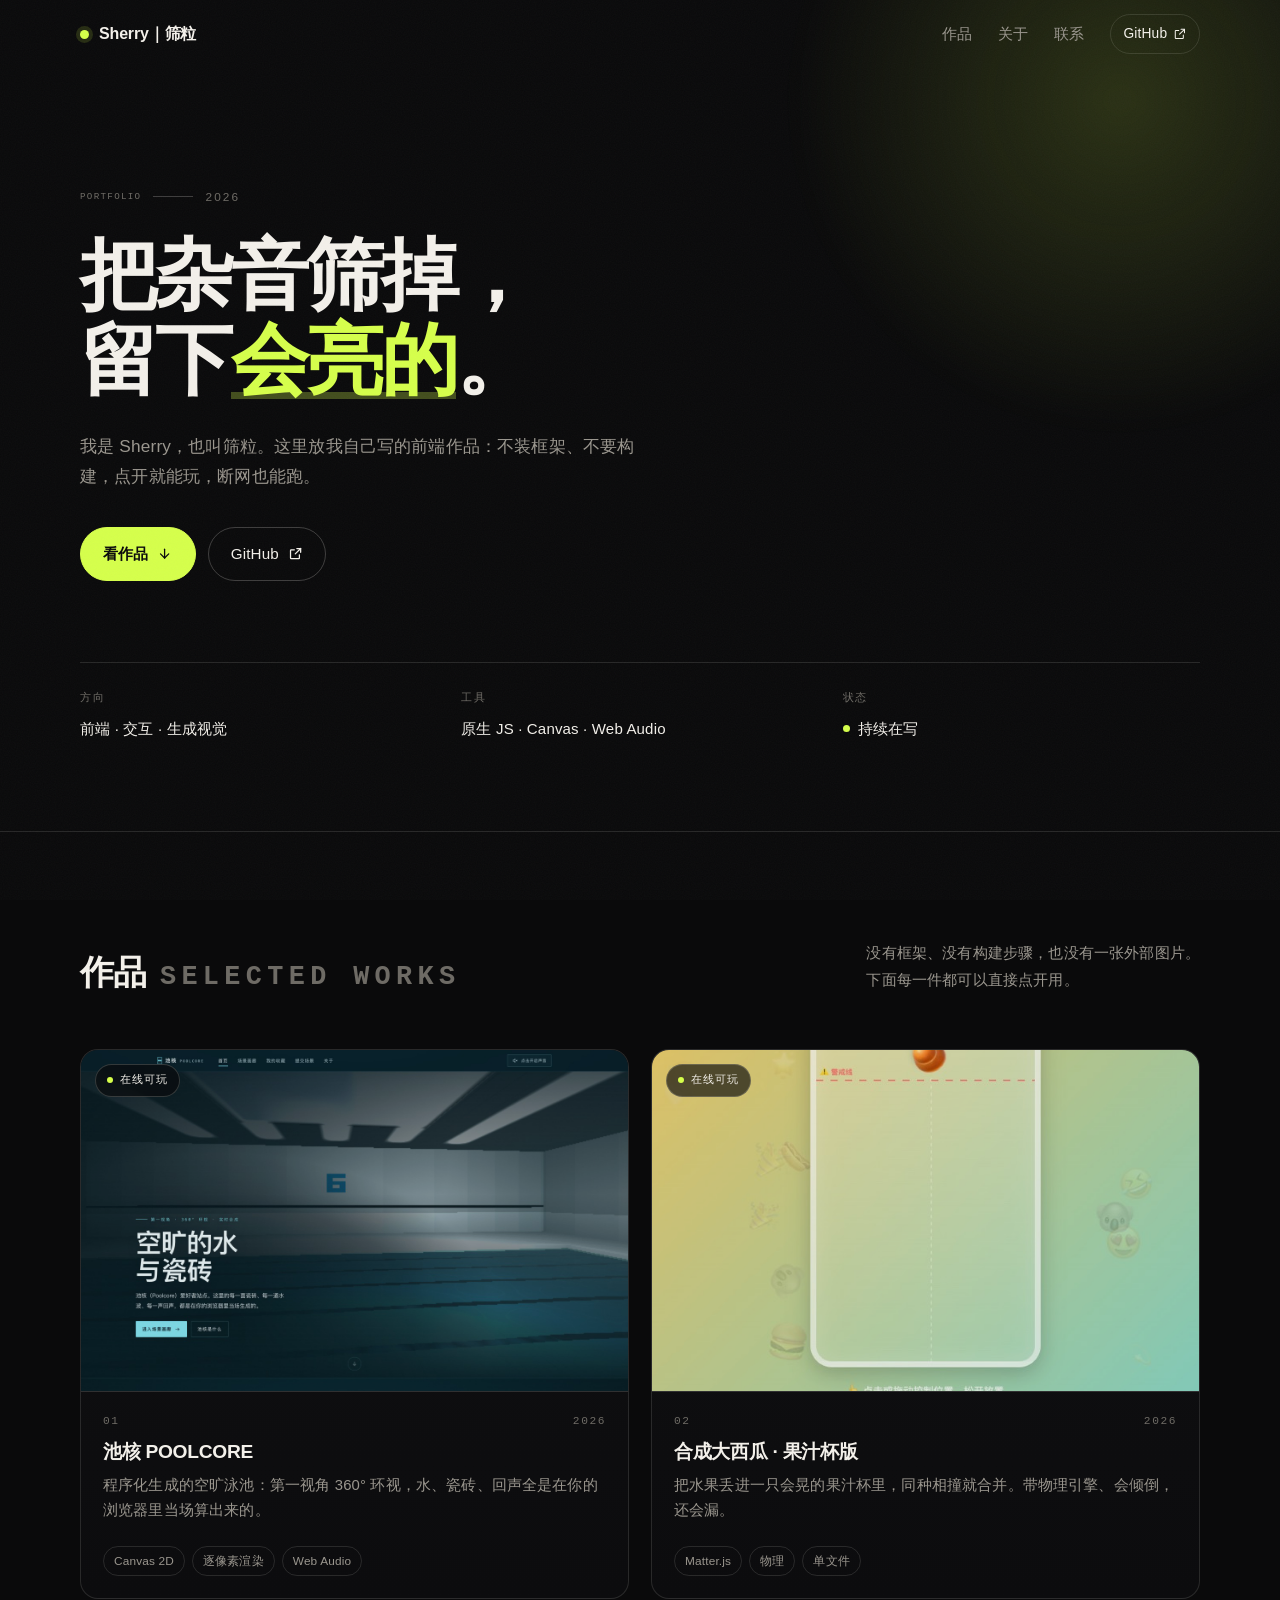
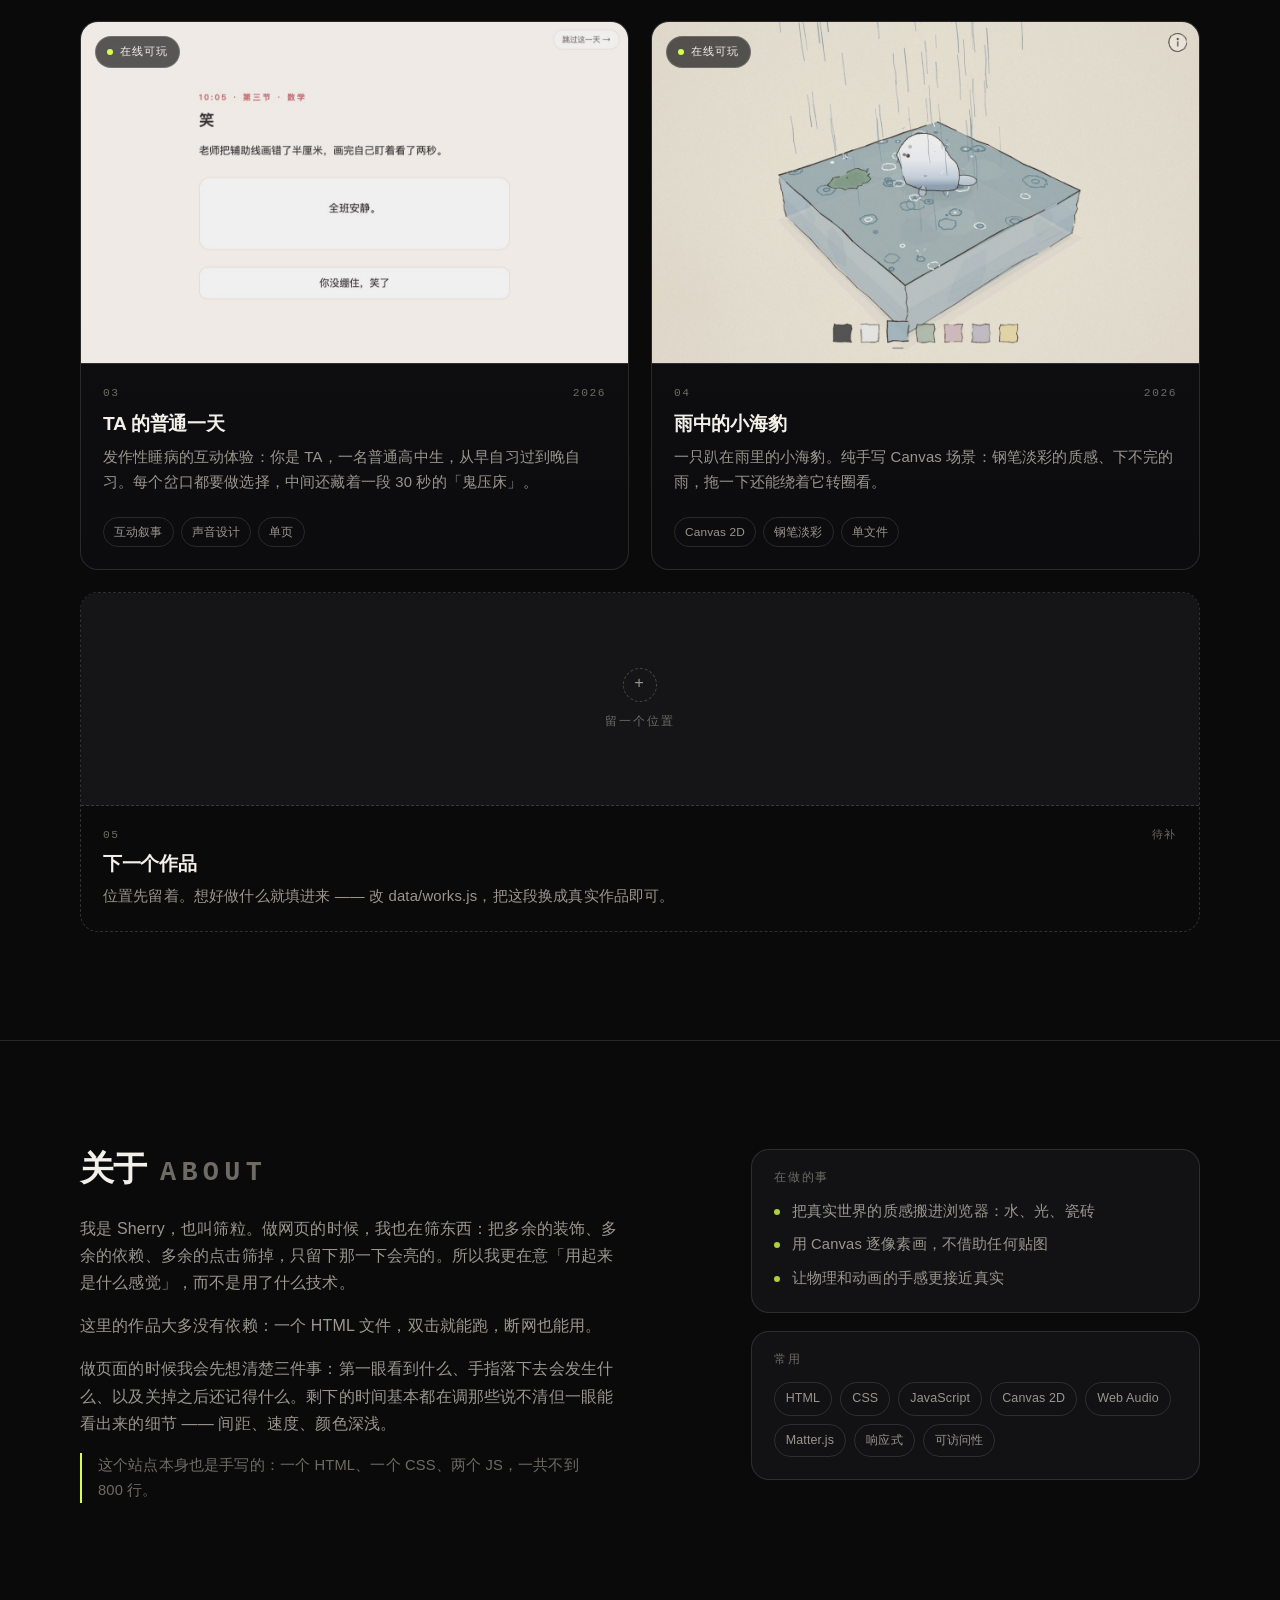
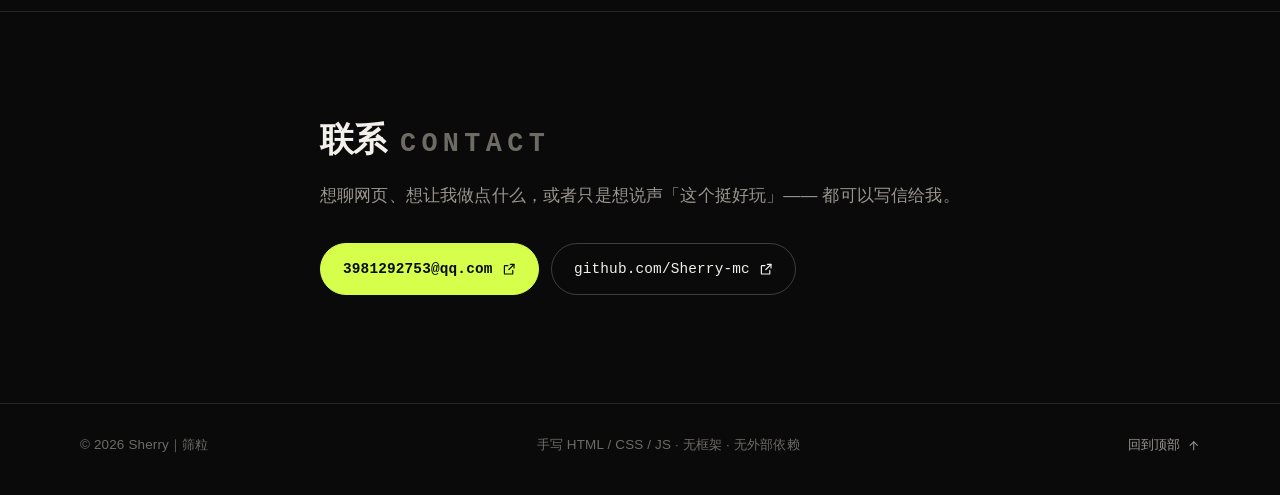
==== commit 94230753: "文案：署名为「Sherry｜筛粒」，首屏换成「把杂音筛掉，留下会亮的」" ====
--- a/index.html
+++ b/index.html
@@ -4,14 +4,14 @@
 <meta charset="utf-8">
 <meta name="viewport" content="width=device-width,initial-scale=1,viewport-fit=cover">
 <meta name="color-scheme" content="dark">
-<title>Sherry-mc ｜ 把想法做成能点开的东西</title>
-<meta name="description" content="Sherry-mc 的个人网站：手写的网页作品，不装框架、不要构建，点开就是全部。">
+<title>Sherry｜筛粒 · 把杂音筛掉，留下会亮的</title>
+<meta name="description" content="Sherry｜筛粒 的个人网站：把杂音筛掉，留下会亮的。手写的网页作品，不装框架、不要构建，点开就能用。">
 <meta name="theme-color" content="#0A0A0B">
 <meta property="og:type" content="website">
-<meta property="og:title" content="Sherry-mc ｜ 把想法做成能点开的东西">
-<meta property="og:description" content="手写的网页作品：池核 POOLCORE、合成大西瓜……点开就能用。">
+<meta property="og:title" content="Sherry｜筛粒 · 把杂音筛掉，留下会亮的">
+<meta property="og:description" content="把杂音筛掉，留下会亮的 —— 手写的网页作品：池核、合成大西瓜、TA 的普通一天、雨中的小海豹。点开就能玩。">
 <link rel="icon" href="data:image/svg+xml,%3Csvg xmlns='http://www.w3.org/2000/svg' viewBox='0 0 32 32'%3E%3Crect width='32' height='32' rx='7' fill='%230A0A0B'/%3E%3Ctext x='16' y='22.5' font-family='Helvetica,Arial' font-size='17' font-weight='700' fill='%23D6FF4B' text-anchor='middle'%3ES%3C/text%3E%3C/svg%3E">
-<link rel="stylesheet" href="css/style.css?v=20261030a">
+<link rel="stylesheet" href="css/style.css?v=20261030b">
 </head>
 <body>
 
@@ -19,7 +19,7 @@
 
 <header class="site-head" id="siteHead">
   <div class="wrap head-inner">
-    <a class="brand" href="#top"><span class="brand-mark"></span>Sherry-mc</a>
+    <a class="brand" href="#top"><span class="brand-mark"></span>Sherry｜筛粒</a>
     <nav class="nav" aria-label="主导航">
       <a href="#works">作品</a>
       <a href="#about">关于</a>
@@ -36,8 +36,8 @@
     <div class="hero-glow" aria-hidden="true"></div>
     <div class="wrap">
       <p class="eyebrow"><span class="mono">PORTFOLIO</span><span class="bar"></span>2026</p>
-      <h1 class="hero-title">把想法做成<br><em>能点开</em>的东西。</h1>
-      <p class="lede">我是 Sherry。喜欢那种「打开就能用」的网页 —— 不用安装、不用登录、也不用等它加载。这里放我自己写的东西，每一件都是纯手写的 HTML / CSS / JavaScript。</p>
+      <h1 class="hero-title">把杂音筛掉，<br>留下<em>会亮的</em>。</h1>
+      <p class="lede">我是 Sherry，也叫筛粒。这里放我自己写的前端作品：不装框架、不要构建，点开就能玩，断网也能跑。</p>
       <div class="hero-actions">
         <a class="btn" href="#works">看作品<svg class="ico" aria-hidden="true"><use href="#i-down"/></svg></a>
         <a class="btn btn-ghost" href="https://github.com/Sherry-mc" target="_blank" rel="noopener noreferrer">GitHub<svg class="ico" aria-hidden="true"><use href="#i-out"/></svg></a>
@@ -69,7 +69,8 @@
     <div class="wrap about-grid">
       <div class="about-main">
         <h2 class="sec-title">关于<span class="sec-en mono">ABOUT</span></h2>
-        <p>我更在意「用起来是什么感觉」，而不是用了什么技术。所以这里的作品大多没有依赖：一个 HTML 文件，双击就能跑，断网也能用。</p>
+        <p>我是 Sherry，也叫筛粒。做网页的时候，我也在筛东西：把多余的装饰、多余的依赖、多余的点击筛掉，只留下那一下会亮的。所以我更在意「用起来是什么感觉」，而不是用了什么技术。</p>
+        <p>这里的作品大多没有依赖：一个 HTML 文件，双击就能跑，断网也能用。</p>
         <p>做页面的时候我会先想清楚三件事：第一眼看到什么、手指落下去会发生什么、以及关掉之后还记得什么。剩下的时间基本都在调那些说不清但一眼能看出来的细节 —— 间距、速度、颜色深浅。</p>
         <p class="about-tip">这个站点本身也是手写的：一个 HTML、一个 CSS、两个 JS，一共不到 800 行。</p>
       </div>
@@ -110,7 +111,7 @@
 
 <footer class="site-foot">
   <div class="wrap foot-inner">
-    <p>© <span id="year">2026</span> Sherry-mc</p>
+    <p>© <span id="year">2026</span> Sherry｜筛粒</p>
     <p class="foot-note">手写 HTML / CSS / JS · 无框架 · 无外部依赖</p>
     <a href="#top" class="to-top">回到顶部<svg class="ico" aria-hidden="true"><use href="#i-up"/></svg></a>
   </div>
--- a/css/style.css
+++ b/css/style.css
@@ -154,13 +154,6 @@
   background: radial-gradient(circle at 50% 50%, rgba(214, 255, 75, 0.16), transparent 62%);
   filter: blur(10px);
   pointer-events: none;
-}
-.hero-glow::after {
-  content: "";
-  position: absolute;
-  width: 520px; height: 520px;
-  left: -420px; bottom: -80px;
-  background: radial-gradient(circle at 50% 50%, rgba(110, 220, 255, 0.10), transparent 65%);
 }
 
 .eyebrow {
@@ -500,6 +493,8 @@
   .nav a[href="#about"] { display: none; }
   .nav-ext { padding: 6px 10px; }
   .hero { padding-top: clamp(96px, 16vh, 140px); }
+  /* 窄屏那块光晕会糊住整个页头，压淡一点 */
+  .hero-glow { opacity: 0.55; right: -360px; top: -360px; }
   .sec-head { gap: 14px; }
   .btn { padding: 12px 18px; font-size: 0.9rem; }
   .card-body { padding: 18px; }
